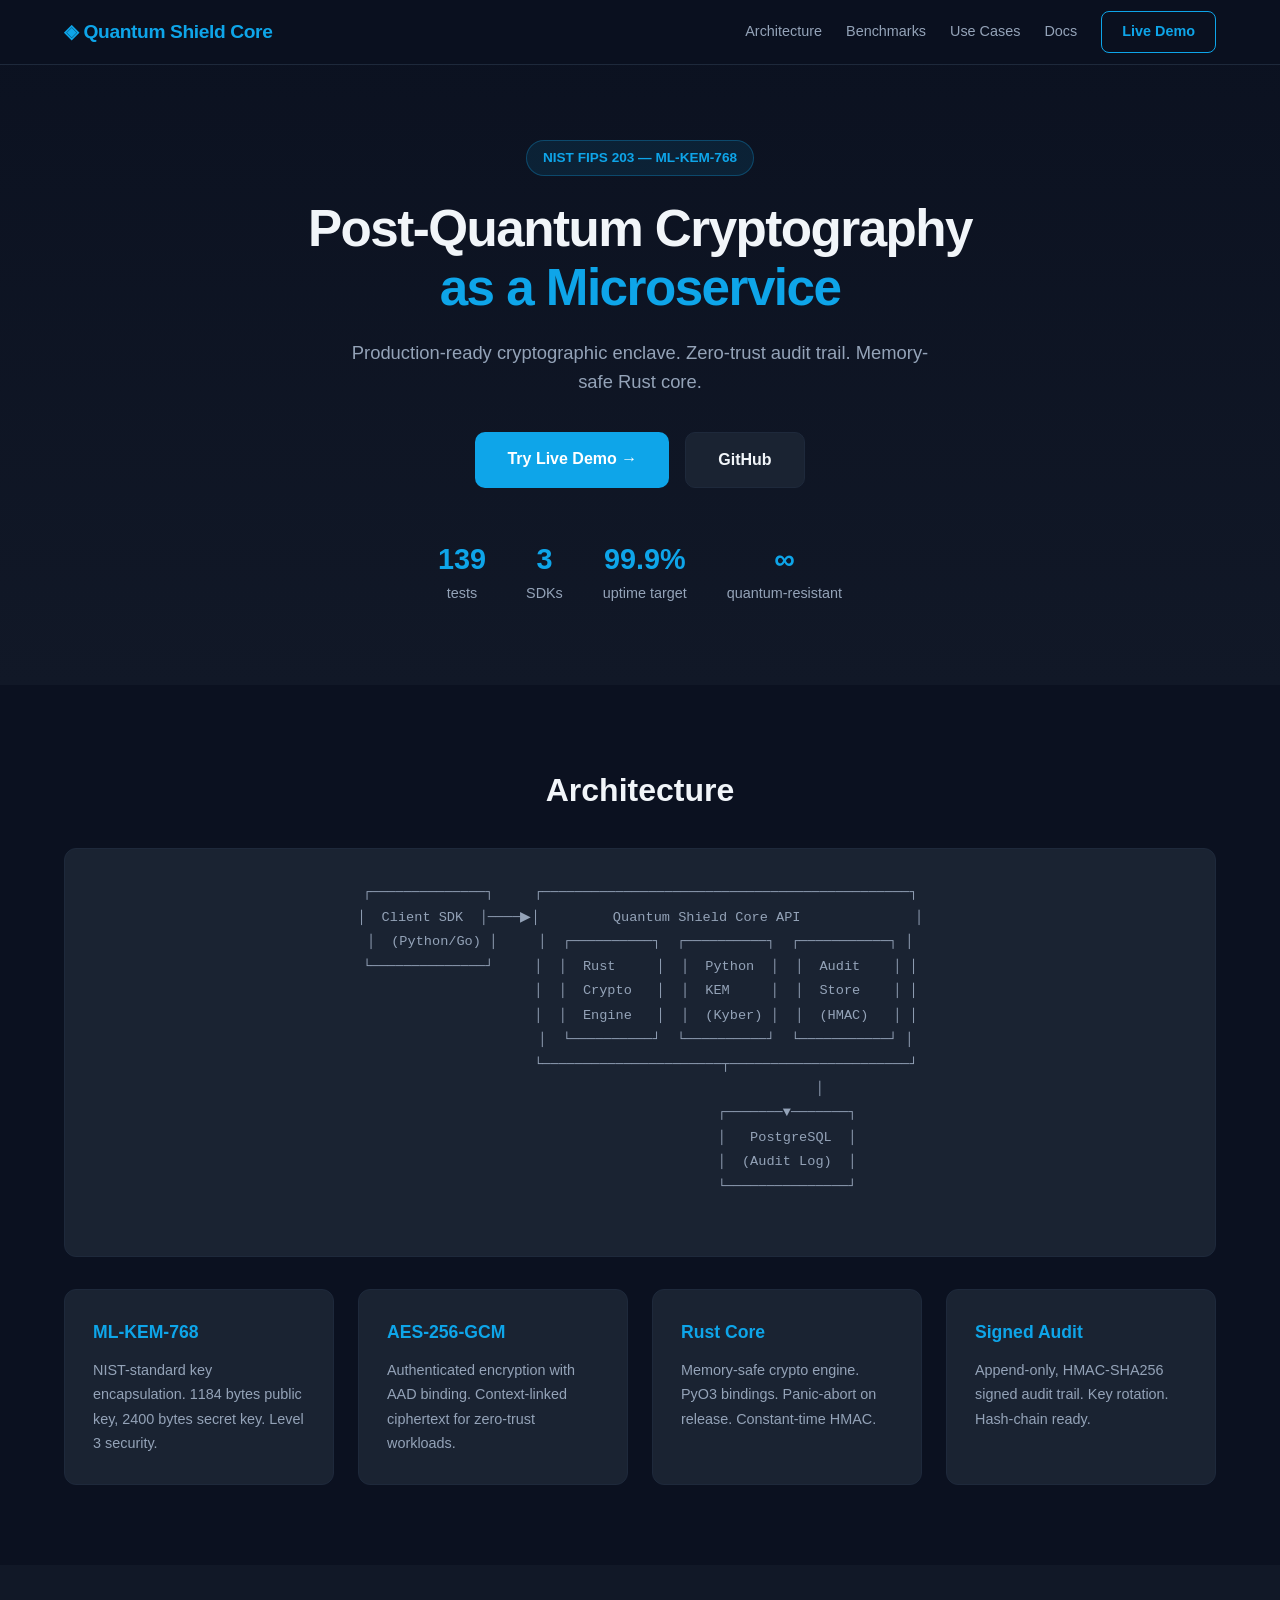
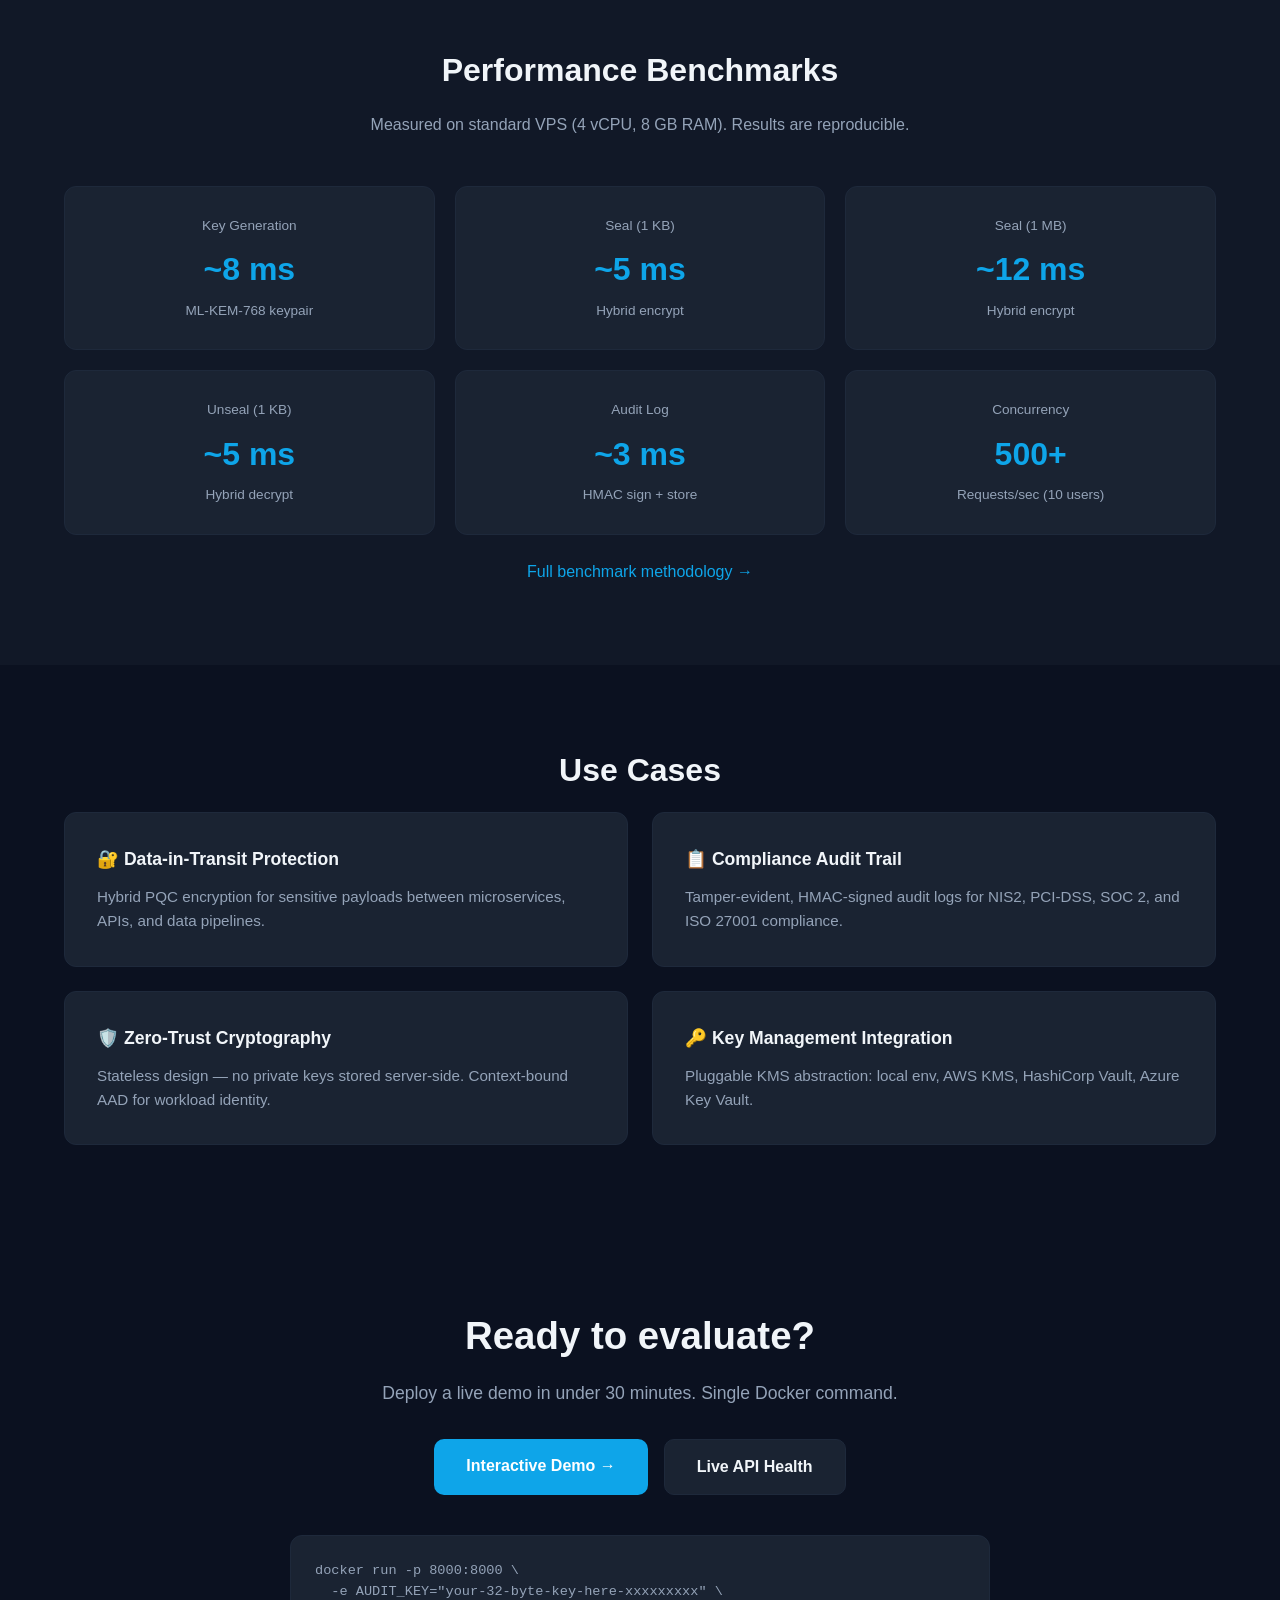
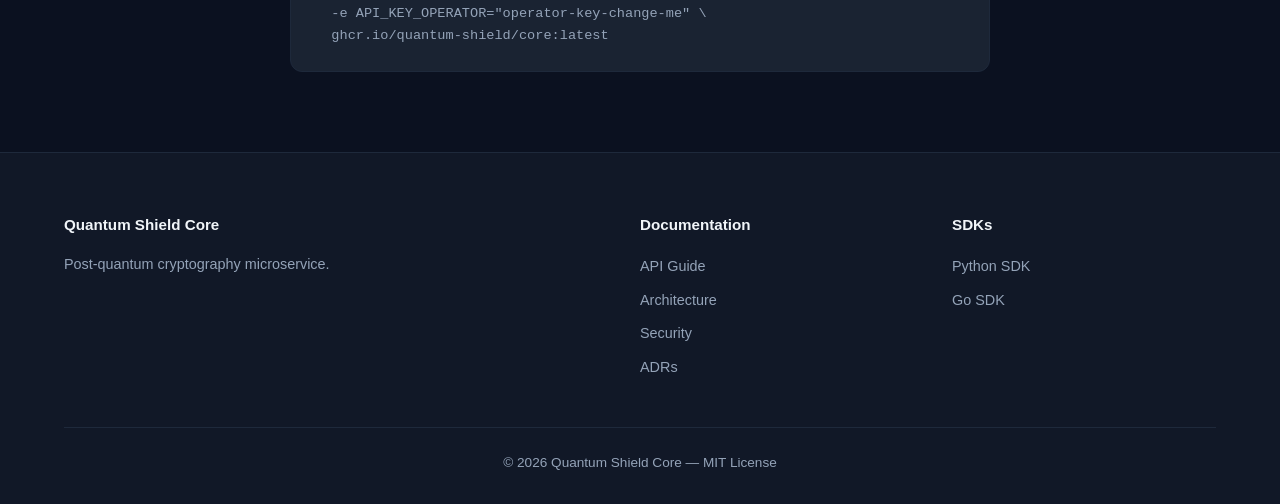
==== landing/index.html @ ae3f879a "Initial public release of Quantum Shield Core" ====
<!DOCTYPE html>
<html lang="en">
<head>
    <meta charset="UTF-8">
    <meta name="viewport" content="width=device-width, initial-scale=1.0">
    <title>Quantum Shield Core — Post-Quantum Cryptography Microservice</title>
    <meta name="description" content="Enterprise-grade post-quantum cryptographic microservice. ML-KEM-768 (Kyber768) + AES-256-GCM. Rust native core, FastAPI, Kubernetes-ready.">
    <meta name="keywords" content="post-quantum, cryptography, kyber768, ml-kem-768, aes-gcm, rust, microservice, nist, pqc">
    <meta property="og:title" content="Quantum Shield Core">
    <meta property="og:description" content="Enterprise post-quantum cryptographic enclave. NIST FIPS 203 compliant.">
    <meta property="og:type" content="website">
    <link rel="icon" type="image/svg+xml" href="data:image/svg+xml,<svg xmlns='http://www.w3.org/2000/svg' viewBox='0 0 32 32'><rect width='32' height='32' rx='6' fill='%230ea5e9'/><text x='16' y='22' font-size='18' text-anchor='middle' fill='white' font-family='monospace'>Q</text></svg>">
    <link rel="stylesheet" href="styles.css">
</head>
<body>
    <nav class="navbar">
        <div class="container">
            <a href="/" class="logo">◈ Quantum Shield Core</a>
            <div class="nav-links">
                <a href="#architecture">Architecture</a>
                <a href="#benchmarks">Benchmarks</a>
                <a href="#use-cases">Use Cases</a>
                <a href="/docs">Docs</a>
                <a href="/demo" class="btn-outline">Live Demo</a>
            </div>
        </div>
    </nav>

    <header class="hero">
        <div class="container">
            <div class="hero-content">
                <span class="badge">NIST FIPS 203 — ML-KEM-768</span>
                <h1>Post-Quantum Cryptography<br><span class="accent">as a Microservice</span></h1>
                <p class="subtitle">Production-ready cryptographic enclave. Zero-trust audit trail. Memory-safe Rust core.</p>
                <div class="hero-actions">
                    <a href="/demo" class="btn-primary">Try Live Demo →</a>
                    <a href="https://github.com/quantum-shield/core" class="btn-secondary">GitHub</a>
                </div>
                <div class="stats">
                    <div class="stat"><strong>139</strong> tests</div>
                    <div class="stat"><strong>3</strong> SDKs</div>
                    <div class="stat"><strong>99.9%</strong> uptime target</div>
                    <div class="stat"><strong>∞</strong> quantum-resistant</div>
                </div>
            </div>
        </div>
    </header>

    <section id="architecture" class="section">
        <div class="container">
            <h2>Architecture</h2>
            <div class="diagram-wrapper">
                <pre class="mermaid">
┌──────────────┐     ┌─────────────────────────────────────────────┐
│  Client SDK  │────▶│         Quantum Shield Core API              │
│  (Python/Go) │     │  ┌──────────┐  ┌──────────┐  ┌───────────┐ │
└──────────────┘     │  │  Rust     │  │  Python  │  │  Audit    │ │
                     │  │  Crypto   │  │  KEM     │  │  Store    │ │
                     │  │  Engine   │  │  (Kyber) │  │  (HMAC)   │ │
                     │  └──────────┘  └──────────┘  └───────────┘ │
                     └──────────────────────┬──────────────────────┘
                                            │
                                    ┌───────▼───────┐
                                    │   PostgreSQL  │
                                    │  (Audit Log)  │
                                    └───────────────┘
                </pre>
            </div>
            <div class="features-grid">
                <div class="feature-card">
                    <h3>ML-KEM-768</h3>
                    <p>NIST-standard key encapsulation. 1184 bytes public key, 2400 bytes secret key. Level 3 security.</p>
                </div>
                <div class="feature-card">
                    <h3>AES-256-GCM</h3>
                    <p>Authenticated encryption with AAD binding. Context-linked ciphertext for zero-trust workloads.</p>
                </div>
                <div class="feature-card">
                    <h3>Rust Core</h3>
                    <p>Memory-safe crypto engine. PyO3 bindings. Panic-abort on release. Constant-time HMAC.</p>
                </div>
                <div class="feature-card">
                    <h3>Signed Audit</h3>
                    <p>Append-only, HMAC-SHA256 signed audit trail. Key rotation. Hash-chain ready.</p>
                </div>
            </div>
        </div>
    </section>

    <section id="benchmarks" class="section dark">
        <div class="container">
            <h2>Performance Benchmarks</h2>
            <p class="section-subtitle">Measured on standard VPS (4 vCPU, 8 GB RAM). Results are reproducible.</p>
            <div class="benchmarks-grid">
                <div class="benchmark-card">
                    <div class="metric">Key Generation</div>
                    <div class="value">~8 ms</div>
                    <div class="label">ML-KEM-768 keypair</div>
                </div>
                <div class="benchmark-card">
                    <div class="metric">Seal (1 KB)</div>
                    <div class="value">~5 ms</div>
                    <div class="label">Hybrid encrypt</div>
                </div>
                <div class="benchmark-card">
                    <div class="metric">Seal (1 MB)</div>
                    <div class="value">~12 ms</div>
                    <div class="label">Hybrid encrypt</div>
                </div>
                <div class="benchmark-card">
                    <div class="metric">Unseal (1 KB)</div>
                    <div class="value">~5 ms</div>
                    <div class="label">Hybrid decrypt</div>
                </div>
                <div class="benchmark-card">
                    <div class="metric">Audit Log</div>
                    <div class="value">~3 ms</div>
                    <div class="label">HMAC sign + store</div>
                </div>
                <div class="benchmark-card">
                    <div class="metric">Concurrency</div>
                    <div class="value">500+</div>
                    <div class="label">Requests/sec (10 users)</div>
                </div>
            </div>
            <p class="benchmark-note"><a href="/docs/benchmarks">Full benchmark methodology →</a></p>
        </div>
    </section>

    <section id="use-cases" class="section">
        <div class="container">
            <h2>Use Cases</h2>
            <div class="use-cases-grid">
                <div class="use-case">
                    <h3>🔐 Data-in-Transit Protection</h3>
                    <p>Hybrid PQC encryption for sensitive payloads between microservices, APIs, and data pipelines.</p>
                </div>
                <div class="use-case">
                    <h3>📋 Compliance Audit Trail</h3>
                    <p>Tamper-evident, HMAC-signed audit logs for NIS2, PCI-DSS, SOC 2, and ISO 27001 compliance.</p>
                </div>
                <div class="use-case">
                    <h3>🛡️ Zero-Trust Cryptography</h3>
                    <p>Stateless design — no private keys stored server-side. Context-bound AAD for workload identity.</p>
                </div>
                <div class="use-case">
                    <h3>🔑 Key Management Integration</h3>
                    <p>Pluggable KMS abstraction: local env, AWS KMS, HashiCorp Vault, Azure Key Vault.</p>
                </div>
            </div>
        </div>
    </section>

    <section class="section cta">
        <div class="container">
            <h2>Ready to evaluate?</h2>
            <p>Deploy a live demo in under 30 minutes. Single Docker command.</p>
            <div class="cta-actions">
                <a href="/demo" class="btn-primary">Interactive Demo →</a>
                <a href="/api/v1/audit/logs" class="btn-secondary">Live API Health</a>
            </div>
            <div class="code-sample">
                <pre><code>docker run -p 8000:8000 \
  -e AUDIT_KEY="your-32-byte-key-here-xxxxxxxxx" \
  -e API_KEY_OPERATOR="operator-key-change-me" \
  ghcr.io/quantum-shield/core:latest</code></pre>
            </div>
        </div>
    </section>

    <footer class="footer">
        <div class="container">
            <div class="footer-grid">
                <div>
                    <h4>Quantum Shield Core</h4>
                    <p>Post-quantum cryptography microservice.</p>
                </div>
                <div>
                    <h4>Documentation</h4>
                    <ul>
                        <li><a href="/docs/API_GUIDE.md">API Guide</a></li>
                        <li><a href="/docs/ARCHITECTURE.md">Architecture</a></li>
                        <li><a href="/docs/SECURITY_GUIDE.md">Security</a></li>
                        <li><a href="/docs/adr">ADRs</a></li>
                    </ul>
                </div>
                <div>
                    <h4>SDKs</h4>
                    <ul>
                        <li><a href="/sdk">Python SDK</a></li>
                        <li><a href="/sdk-go">Go SDK</a></li>
                    </ul>
                </div>
            </div>
            <div class="footer-bottom">
                <p>© 2026 Quantum Shield Core — MIT License</p>
            </div>
        </div>
    </footer>
</body>
</html>
---- landing/styles.css ----
/* Quantum Shield Core — Professional Landing Page */
:root {
    --bg-primary: #0b1120;
    --bg-secondary: #111827;
    --bg-card: #1a2332;
    --text-primary: #f1f5f9;
    --text-secondary: #94a3b8;
    --accent: #0ea5e9;
    --accent-hover: #38bdf8;
    --border: #1e293b;
    --success: #22c55e;
    --warning: #eab308;
    --danger: #ef4444;
}

* { margin: 0; padding: 0; box-sizing: border-box; }

body {
    font-family: -apple-system, BlinkMacSystemFont, "Segoe UI", Roboto, "Helvetica Neue", Arial, sans-serif;
    background: var(--bg-primary);
    color: var(--text-primary);
    line-height: 1.6;
}

.container { max-width: 1200px; margin: 0 auto; padding: 0 24px; }

/* Navigation */
.navbar {
    position: fixed; top: 0; left: 0; right: 0;
    background: rgba(11, 17, 32, 0.95); backdrop-filter: blur(12px);
    border-bottom: 1px solid var(--border);
    z-index: 100;
}

.navbar .container {
    display: flex; align-items: center; justify-content: space-between;
    height: 64px;
}

.logo {
    font-size: 1.2rem; font-weight: 700; color: var(--accent);
    text-decoration: none; letter-spacing: -0.02em;
}

.nav-links { display: flex; align-items: center; gap: 24px; }

.nav-links a {
    color: var(--text-secondary); text-decoration: none;
    font-size: 0.9rem; transition: color 0.2s;
}

.nav-links a:hover { color: var(--text-primary); }

.btn-outline {
    padding: 8px 20px; border: 1px solid var(--accent);
    border-radius: 8px; color: var(--accent) !important;
    font-weight: 600; transition: all 0.2s;
}

.btn-outline:hover { background: var(--accent); color: #fff !important; }

/* Hero */
.hero {
    padding: 140px 0 80px;
    text-align: center;
    background: linear-gradient(180deg, var(--bg-primary) 0%, var(--bg-secondary) 100%);
}

.badge {
    display: inline-block; padding: 6px 16px;
    background: rgba(14, 165, 233, 0.1); border: 1px solid rgba(14, 165, 233, 0.3);
    border-radius: 100px; color: var(--accent);
    font-size: 0.85rem; font-weight: 600; margin-bottom: 24px;
}

.hero h1 {
    font-size: 3.2rem; font-weight: 800; line-height: 1.15;
    letter-spacing: -0.03em; margin-bottom: 20px;
}

.accent { color: var(--accent); }

.subtitle {
    font-size: 1.15rem; color: var(--text-secondary);
    max-width: 600px; margin: 0 auto 36px;
}

.hero-actions { display: flex; gap: 16px; justify-content: center; margin-bottom: 48px; }

.btn-primary, .btn-secondary {
    padding: 14px 32px; border-radius: 10px;
    font-weight: 600; text-decoration: none; font-size: 1rem;
    transition: all 0.2s;
}

.btn-primary {
    background: var(--accent); color: #fff;
}

.btn-primary:hover { background: var(--accent-hover); transform: translateY(-1px); }

.btn-secondary {
    background: var(--bg-card); color: var(--text-primary);
    border: 1px solid var(--border);
}

.btn-secondary:hover { border-color: var(--accent); }

.stats {
    display: flex; gap: 40px; justify-content: center;
}

.stat strong { display: block; font-size: 1.8rem; color: var(--accent); }
.stat { font-size: 0.9rem; color: var(--text-secondary); }

/* Sections */
.section { padding: 80px 0; }

.section.dark { background: var(--bg-secondary); }

.section h2 {
    text-align: center; font-size: 2rem; font-weight: 700;
    margin-bottom: 16px;
}

.section-subtitle {
    text-align: center; color: var(--text-secondary);
    margin-bottom: 48px; font-size: 1rem;
}

/* Diagram */
.diagram-wrapper {
    background: var(--bg-card); border: 1px solid var(--border);
    border-radius: 12px; padding: 32px; margin: 32px 0;
    overflow-x: auto;
}

.mermaid {
    font-family: "SF Mono", "Fira Code", monospace;
    font-size: 0.85rem; line-height: 1.8;
    color: var(--text-secondary); text-align: center;
}

/* Features Grid */
.features-grid {
    display: grid; grid-template-columns: repeat(4, 1fr);
    gap: 24px; margin-top: 32px;
}

.feature-card {
    background: var(--bg-card); border: 1px solid var(--border);
    border-radius: 12px; padding: 28px; transition: border-color 0.2s;
}

.feature-card:hover { border-color: var(--accent); }

.feature-card h3 { font-size: 1.1rem; margin-bottom: 12px; color: var(--accent); }
.feature-card p { font-size: 0.9rem; color: var(--text-secondary); line-height: 1.7; }

/* Benchmarks */
.benchmarks-grid {
    display: grid; grid-template-columns: repeat(3, 1fr);
    gap: 20px;
}

.benchmark-card {
    background: var(--bg-card); border: 1px solid var(--border);
    border-radius: 12px; padding: 28px; text-align: center;
}

.metric { font-size: 0.85rem; color: var(--text-secondary); margin-bottom: 8px; }
.value { font-size: 2rem; font-weight: 800; color: var(--accent); margin-bottom: 4px; }
.label { font-size: 0.85rem; color: var(--text-secondary); }

.benchmark-note { text-align: center; margin-top: 24px; }
.benchmark-note a { color: var(--accent); text-decoration: none; }
.benchmark-note a:hover { text-decoration: underline; }

/* Use Cases */
.use-cases-grid {
    display: grid; grid-template-columns: repeat(2, 1fr);
    gap: 24px;
}

.use-case {
    background: var(--bg-card); border: 1px solid var(--border);
    border-radius: 12px; padding: 32px;
}

.use-case h3 { margin-bottom: 12px; font-size: 1.1rem; }
.use-case p { color: var(--text-secondary); font-size: 0.95rem; }

/* CTA */
.cta { text-align: center; }

.cta h2 { font-size: 2.4rem; margin-bottom: 12px; }

.cta p { color: var(--text-secondary); margin-bottom: 32px; font-size: 1.1rem; }

.cta-actions { display: flex; gap: 16px; justify-content: center; margin-bottom: 40px; }

.code-sample {
    background: var(--bg-card); border: 1px solid var(--border);
    border-radius: 12px; padding: 24px; text-align: left;
    max-width: 700px; margin: 0 auto;
}

.code-sample pre { margin: 0; }
.code-sample code {
    font-family: "SF Mono", "Fira Code", monospace;
    font-size: 0.85rem; color: var(--text-secondary);
}

/* Footer */
.footer {
    background: var(--bg-secondary); border-top: 1px solid var(--border);
    padding: 60px 0 30px;
}

.footer-grid {
    display: grid; grid-template-columns: 2fr 1fr 1fr;
    gap: 48px; margin-bottom: 40px;
}

.footer h4 { font-size: 0.95rem; margin-bottom: 16px; }
.footer p { color: var(--text-secondary); font-size: 0.9rem; }
.footer ul { list-style: none; }
.footer li { margin-bottom: 8px; }
.footer a { color: var(--text-secondary); text-decoration: none; font-size: 0.9rem; }
.footer a:hover { color: var(--accent); }

.footer-bottom {
    border-top: 1px solid var(--border); padding-top: 24px;
    text-align: center;
}

.footer-bottom p { font-size: 0.85rem; color: var(--text-secondary); }

/* Responsive */
@media (max-width: 768px) {
    .hero h1 { font-size: 2rem; }
    .features-grid, .benchmarks-grid { grid-template-columns: 1fr; }
    .use-cases-grid { grid-template-columns: 1fr; }
    .stats { flex-wrap: wrap; gap: 20px; }
    .footer-grid { grid-template-columns: 1fr; }
    .hero-actions { flex-direction: column; align-items: center; }
    .nav-links a:not(.btn-outline) { display: none; }
}
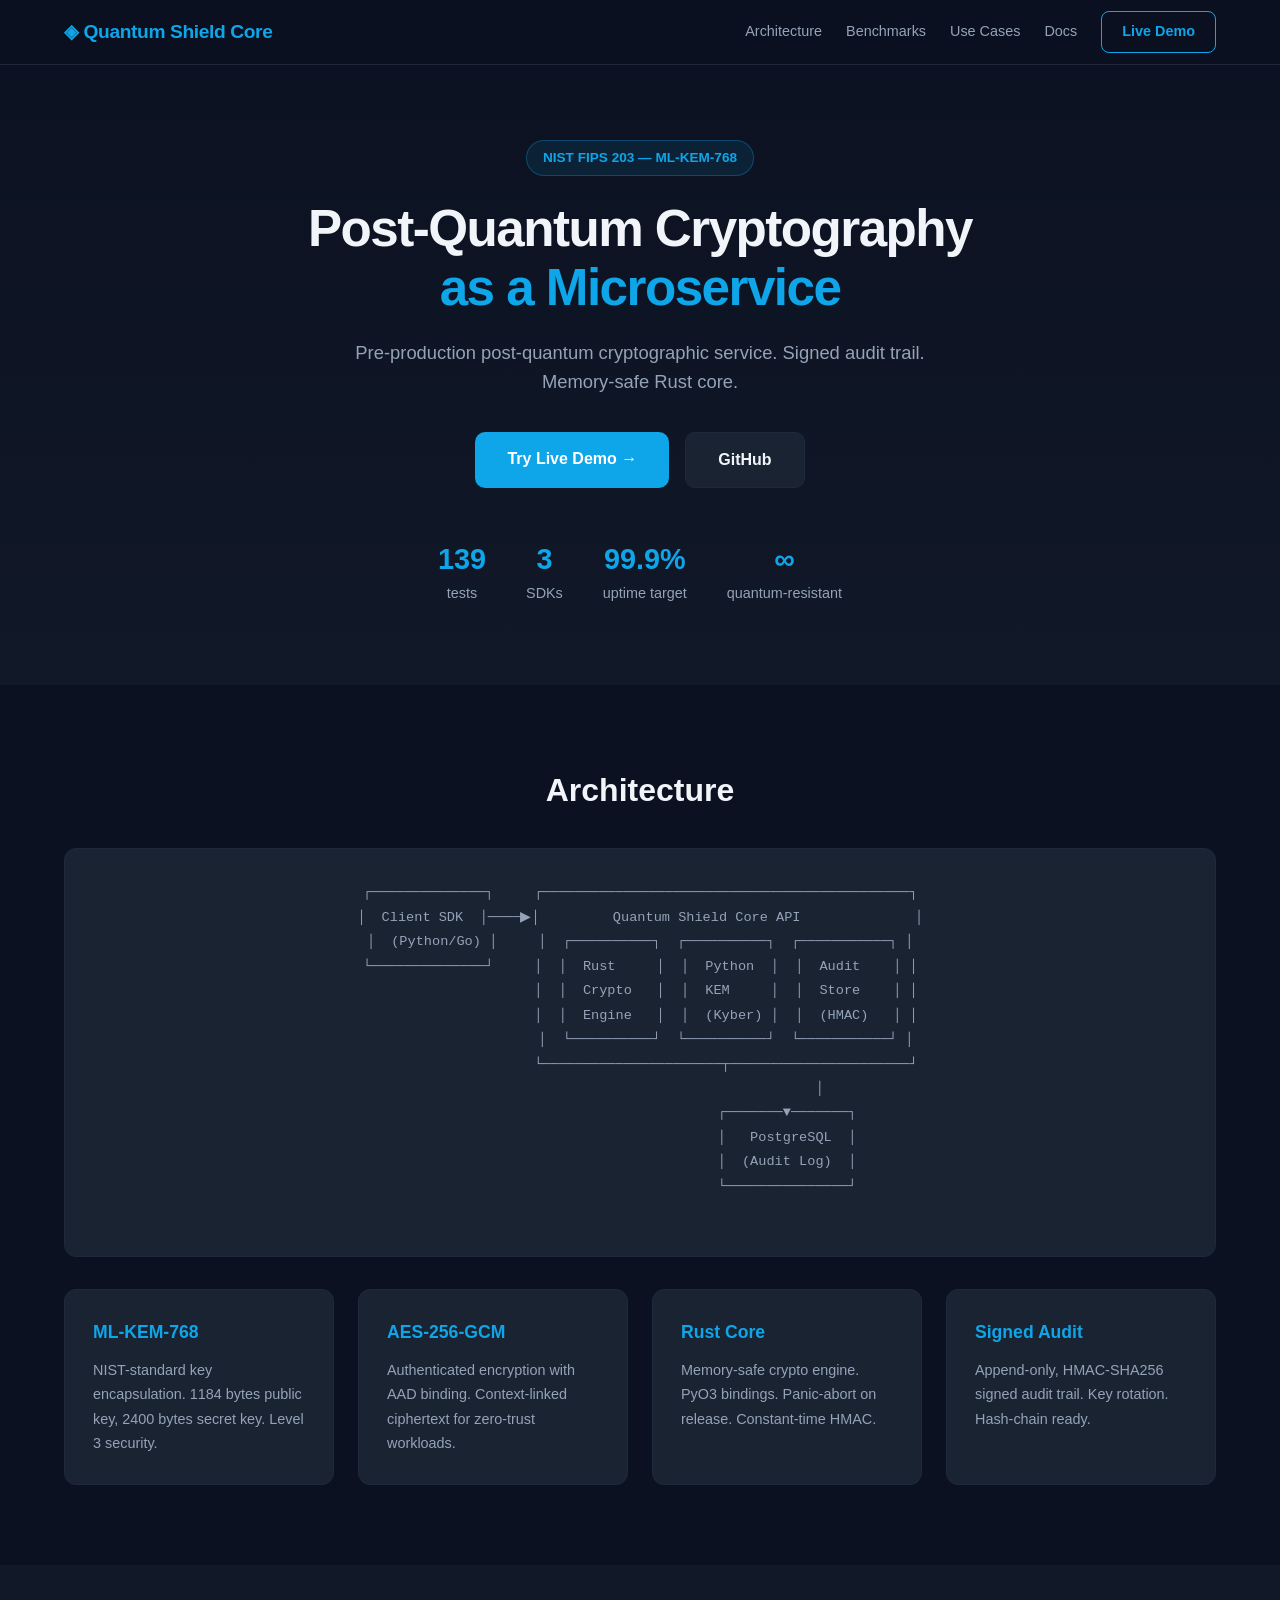
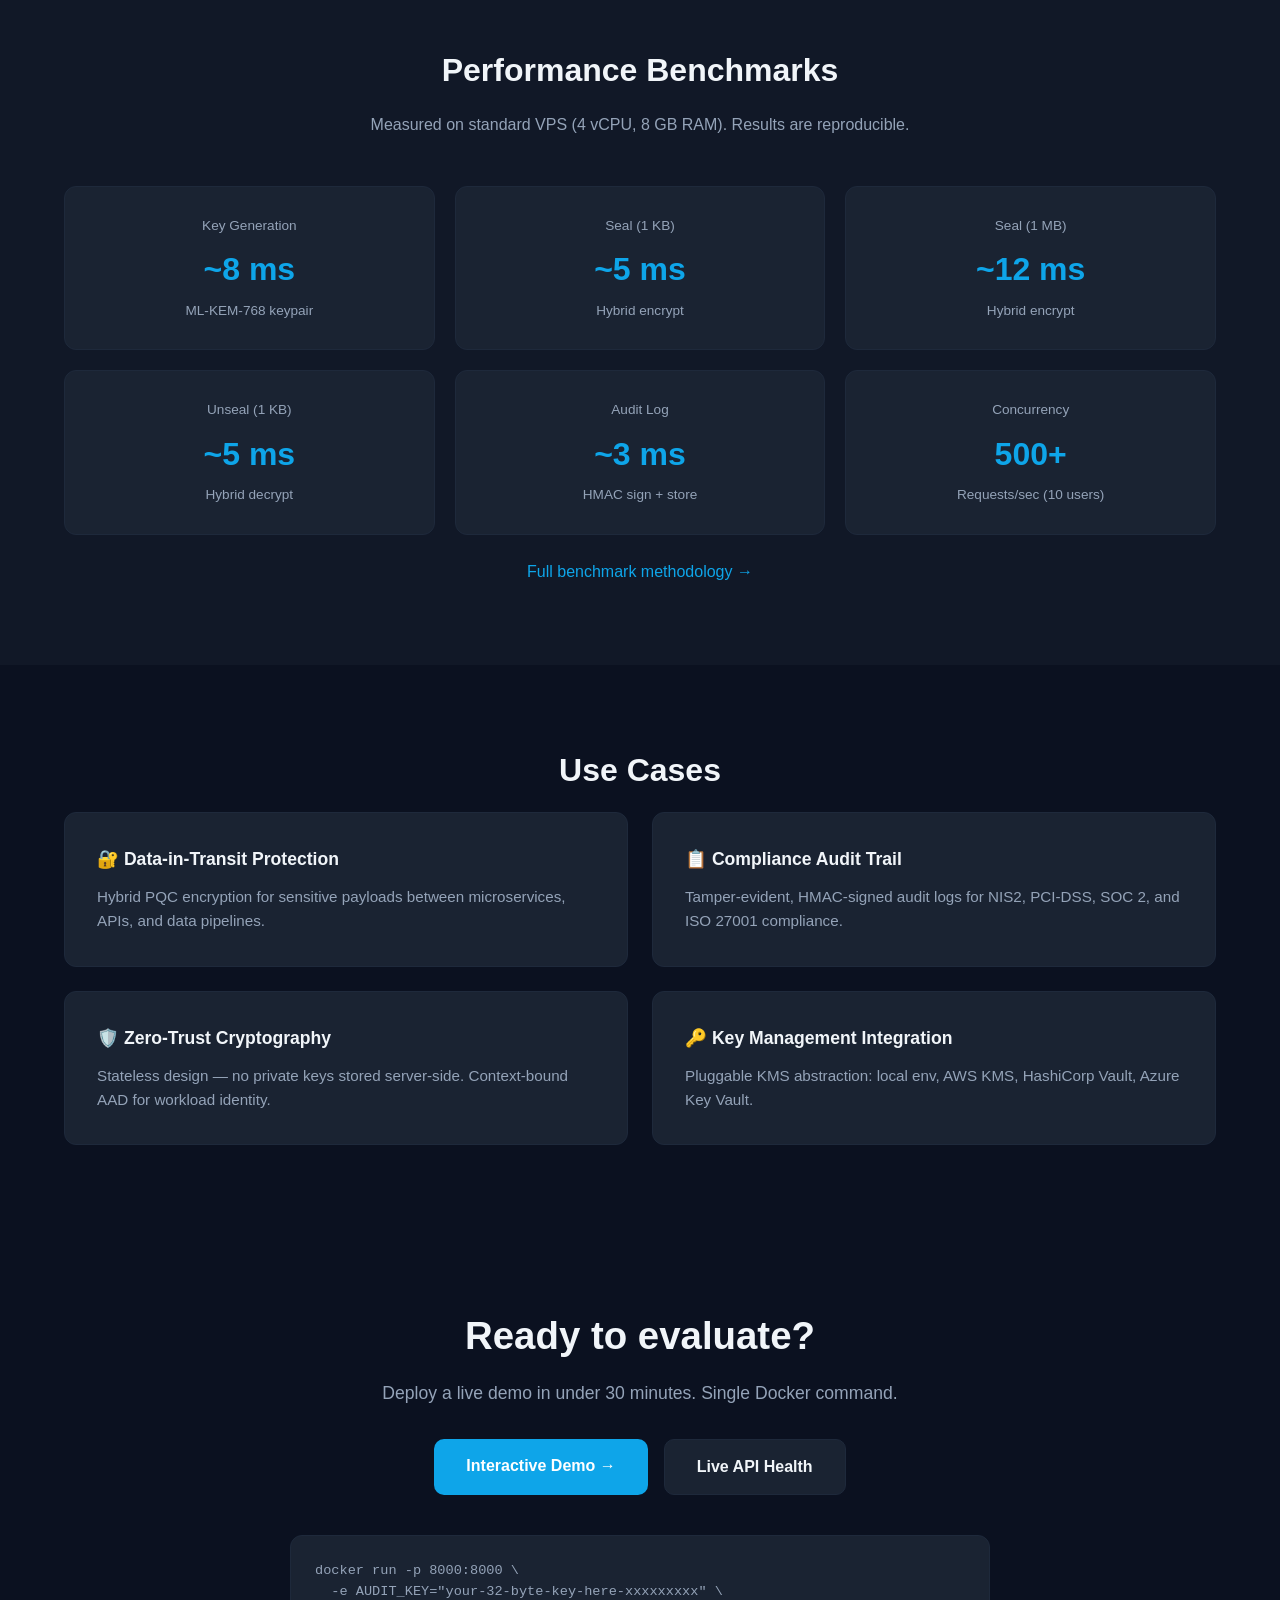
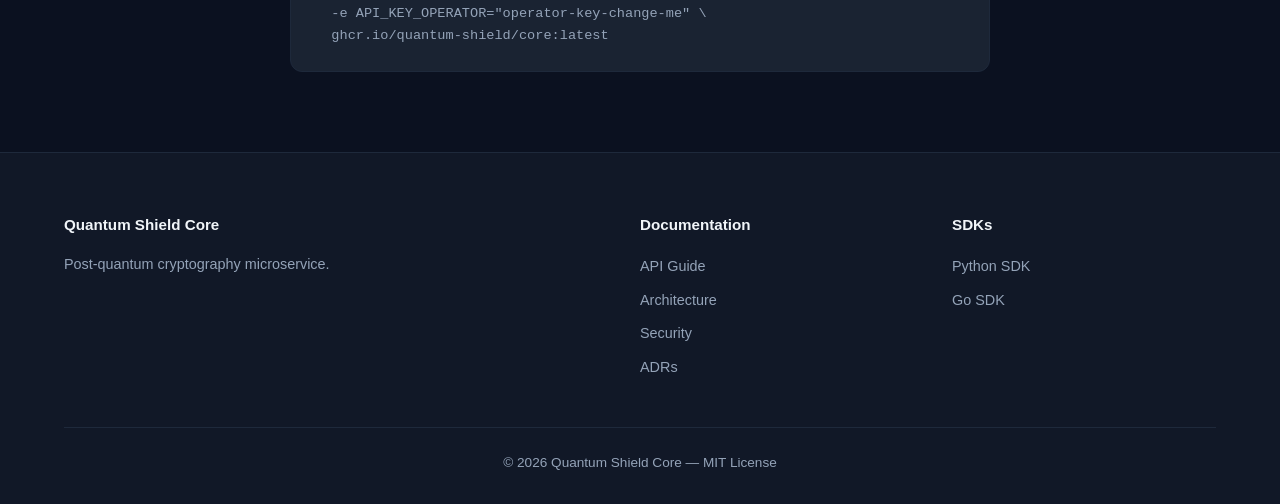
==== commit 7bd48607: "chore: professionalize public repository Reduce documentation noise and align all claims with the pr" ====
--- a/landing/index.html
+++ b/landing/index.html
@@ -4,7 +4,7 @@
     <meta charset="UTF-8">
     <meta name="viewport" content="width=device-width, initial-scale=1.0">
     <title>Quantum Shield Core — Post-Quantum Cryptography Microservice</title>
-    <meta name="description" content="Enterprise-grade post-quantum cryptographic microservice. ML-KEM-768 (Kyber768) + AES-256-GCM. Rust native core, FastAPI, Kubernetes-ready.">
+    <meta name="description" content="Pre-production post-quantum cryptographic microservice. ML-KEM-768 (Kyber768) + AES-256-GCM. Rust native core, FastAPI, Docker-first.">
     <meta name="keywords" content="post-quantum, cryptography, kyber768, ml-kem-768, aes-gcm, rust, microservice, nist, pqc">
     <meta property="og:title" content="Quantum Shield Core">
     <meta property="og:description" content="Enterprise post-quantum cryptographic enclave. NIST FIPS 203 compliant.">
@@ -31,7 +31,7 @@
             <div class="hero-content">
                 <span class="badge">NIST FIPS 203 — ML-KEM-768</span>
                 <h1>Post-Quantum Cryptography<br><span class="accent">as a Microservice</span></h1>
-                <p class="subtitle">Production-ready cryptographic enclave. Zero-trust audit trail. Memory-safe Rust core.</p>
+                <p class="subtitle">Pre-production post-quantum cryptographic service. Signed audit trail. Memory-safe Rust core.</p>
                 <div class="hero-actions">
                     <a href="/demo" class="btn-primary">Try Live Demo →</a>
                     <a href="https://github.com/quantum-shield/core" class="btn-secondary">GitHub</a>
